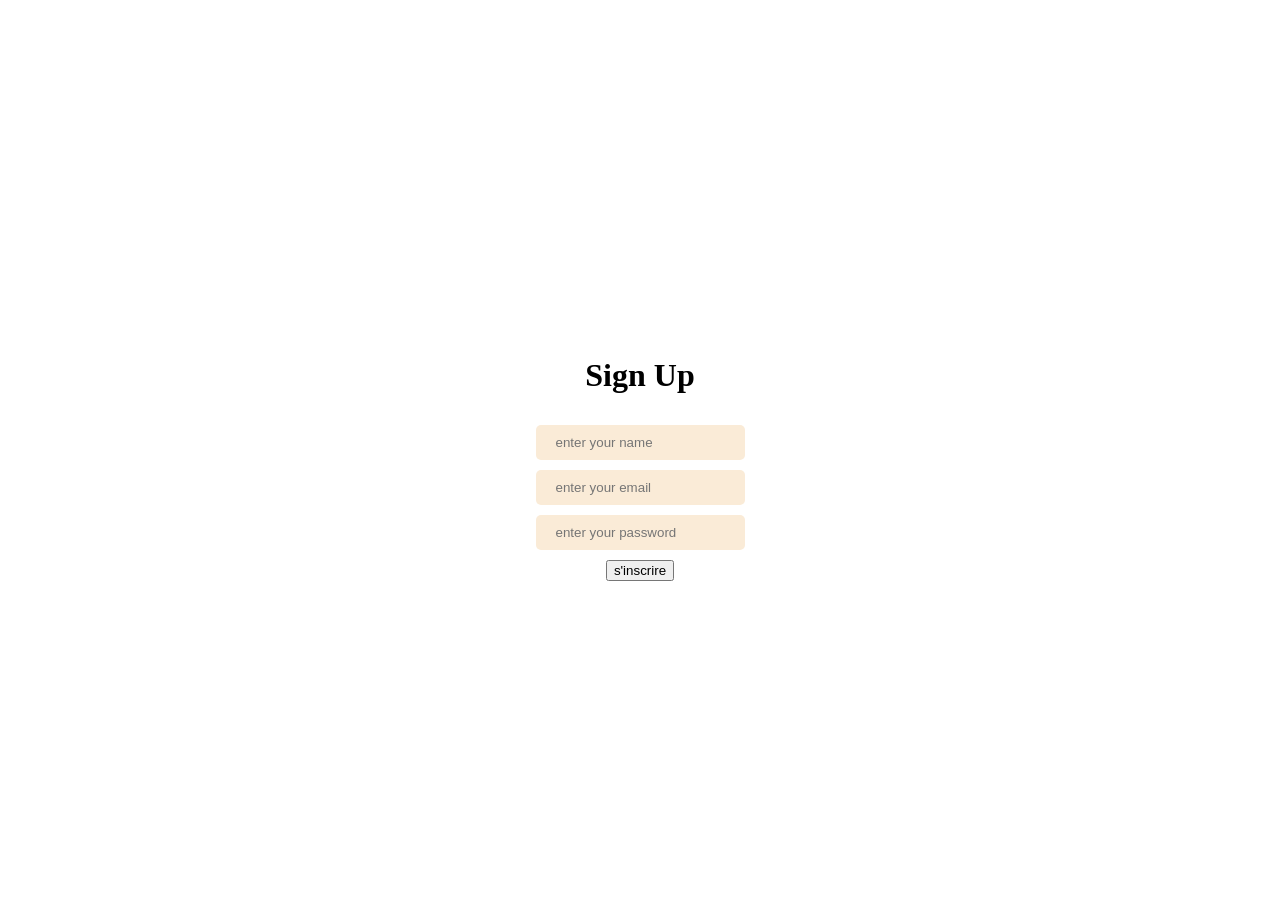
==== index.html @ 82a4a5b2 "first" ====
<!DOCTYPE html>
<html lang="en">

<head>
    <meta charset="UTF-8">
    <meta name="viewport" content="width=device-width, initial-scale=1.0">
    <title>Document</title>
    <link rel="stylesheet" href="style.css">
</head>

<body>

    <div class="form">
        <h1>Sign Up</h1>
        <input id="name" placeholder="enter your name" type="text">
        <input id="email" placeholder="enter your email" type="email">
        <input id="password" placeholder="enter your password" type="password">
        <button id="btn">s'inscrire</button>
    </div>




    <script src="script.js"></script>
</body>

</html>
---- style.css ----
h1 {
    text-align: center;
}

.form {
    display: flex;
    flex-direction: column;
    align-items: center;
    gap: 10px;
}

body {
    height: 100vh;
    display: flex;
    align-items: center;
    justify-content: center;
}

.form input {
    padding: 10px 20px;
    border: none;
    border-radius: 5px;
    background-color: antiquewhite;
}
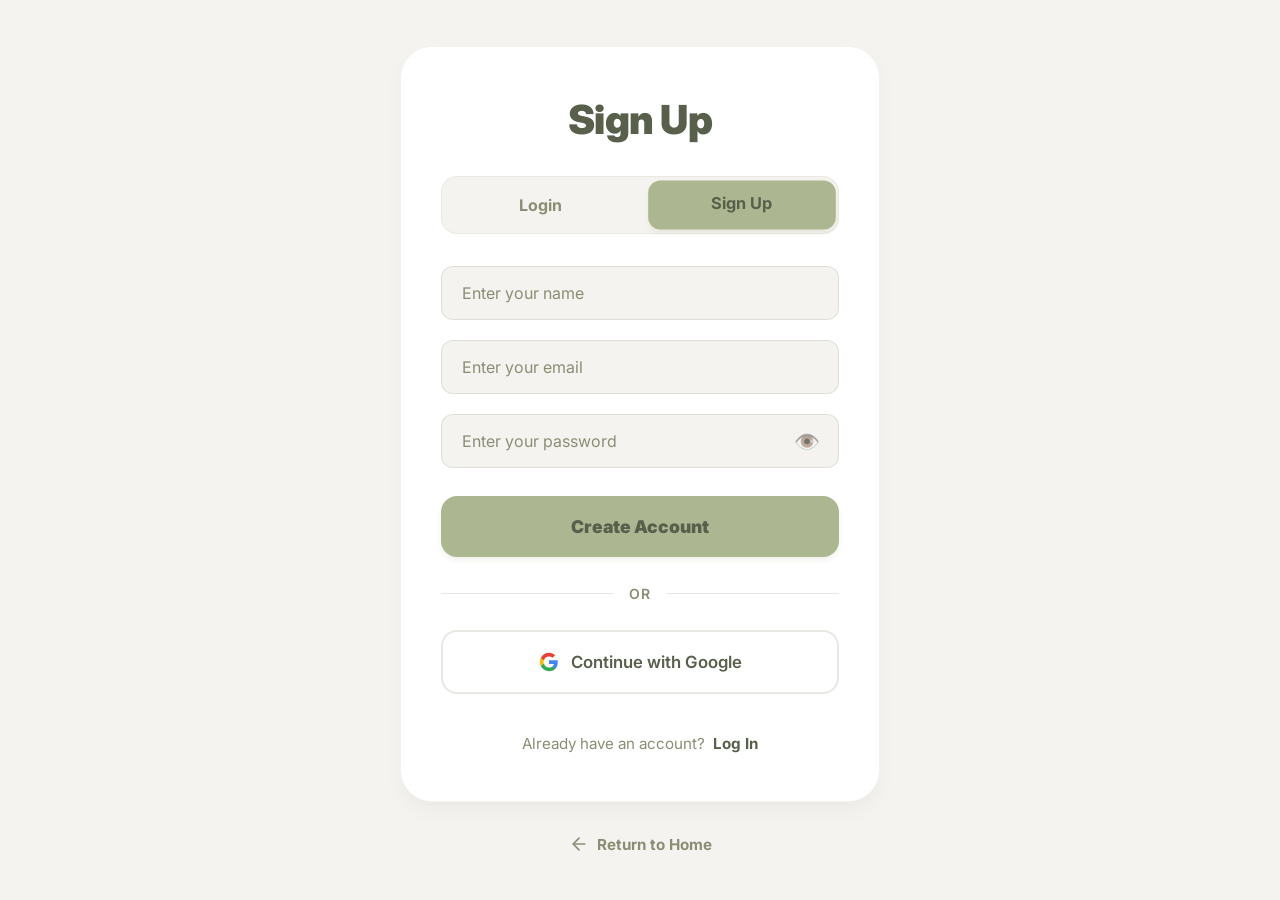
==== commit 1001dd18: "login_coffee" ====
--- a/index.html
+++ b/index.html
@@ -1,27 +1,60 @@
 <!DOCTYPE html>
 <html lang="en">
-
 <head>
     <meta charset="UTF-8">
     <meta name="viewport" content="width=device-width, initial-scale=1.0">
-    <title>Document</title>
+    <title>Sign Up</title>
     <link rel="stylesheet" href="style.css">
 </head>
+<body>
+    <div class="page-wrapper">
+        <div class="container" id="signup-container">
+            <h1>Sign Up</h1>
+            
+            <div class="mode-tabs">
+                <a href="login.html" class="tab inactive">Login</a>
+                <a href="index.html" class="tab active">Sign Up</a>
+            </div>
 
-<body>
+            <div class="form-content">
+                <div class="input-group">
+                    <input id="name" placeholder="Enter your name" type="text" required>
+                </div>
+                <div class="input-group">
+                    <input id="email" placeholder="Enter your email" type="email" required>
+                </div>
+                <div class="input-group">
+                    <div class="password-container">
+                        <input id="password" placeholder="Enter your password" type="password" required>
+                        <span class="eye-icon" id="eye-icon">👁️</span>
+                    </div>
+                </div>
 
-    <div class="form">
-        <h1>Sign Up</h1>
-        <input id="name" placeholder="enter your name" type="text">
-        <input id="email" placeholder="enter your email" type="email">
-        <input id="password" placeholder="enter your password" type="password">
-        <button id="btn">s'inscrire</button>
+                <button id="btn">Create Account</button>
+                
+                <div class="divider">
+                    <span class="divider-line"></span>
+                    <span class="divider-text">OR</span>
+                    <span class="divider-line"></span>
+                </div>
+                
+                <button class="social-btn">
+                    <svg class="google-icon" width="20" height="20" viewBox="0 0 24 24"><path d="M22.56 12.25c0-.78-.07-1.53-.2-2.25H12v4.26h5.92c-.26 1.37-1.04 2.53-2.21 3.31v2.77h3.57c2.08-1.92 3.28-4.74 3.28-8.09z" fill="#4285F4"/><path d="M12 23c2.97 0 5.46-.98 7.28-2.66l-3.57-2.77c-.98.66-2.23 1.06-3.71 1.06-2.86 0-5.29-1.93-6.16-4.53H2.18v2.84C3.99 20.53 7.7 23 12 23z" fill="#34A853"/><path d="M5.84 14.09c-.22-.66-.35-1.36-.35-2.09s.13-1.43.35-2.09V7.07H2.18C1.43 8.55 1 10.22 1 12s.43 3.45 1.18 4.93l2.85-2.22.81-.62z" fill="#FBBC05"/><path d="M12 5.38c1.62 0 3.06.56 4.21 1.64l3.15-3.15C17.45 2.09 14.97 1 12 1 7.7 1 3.99 3.47 2.18 7.07l3.66 2.84c.87-2.6 3.3-4.53 6.16-4.53z" fill="#EA4335"/></svg>
+                    Continue with Google
+                </button>
+            </div>
+            
+            <div class="switch-link">
+                Already have an account? <a href="login.html">Log In</a>
+            </div>
+        </div>
+
+        <a href="#" class="return-home">
+            <svg width="20" height="20" viewBox="0 0 24 24" fill="none" stroke="currentColor" stroke-width="2" stroke-linecap="round" stroke-linejoin="round"><line x1="19" y1="12" x2="5" y2="12"></line><polyline points="12 19 5 12 12 5"></polyline></svg>
+            Return to Home
+        </a>
     </div>
-
-
-
 
     <script src="script.js"></script>
 </body>
-
 </html>
--- a/style.css
+++ b/style.css
@@ -1,24 +1,386 @@
+@import url('https://fonts.googleapis.com/css2?family=Inter:wght@300;400;500;600;700&display=swap');
+
+* {
+    margin: 0;
+    padding: 0;
+    box-sizing: border-box;
+    font-family: 'Inter', sans-serif;
+}
+
+body {
+    margin: 0;
+    padding: 0;
+    min-height: 100vh;
+    background: #F5F3EF;
+    color: #58604C;
+    position: relative;
+    overflow: hidden;
+}
+
+/* Page Wrapper */
+.page-wrapper {
+    width: 100%;
+    min-height: 100vh;
+    display: flex;
+    flex-direction: column;
+    align-items: center;
+    justify-content: center;
+    padding: 2rem 1rem;
+    gap: 2rem;
+    z-index: 1;
+    position: relative;
+}
+
+/* Container */
+.container,
+.form {
+    background: #FFFFFF;
+    border: 1px solid rgba(138, 142, 116, 0.1);
+    padding: 3rem 2.5rem;
+    border-radius: 32px;
+    box-shadow: 0 10px 25px -5px rgba(0, 0, 0, 0.05), 0 8px 10px -6px rgba(0, 0, 0, 0.01);
+    width: 100%;
+    max-width: 480px;
+    display: flex;
+    flex-direction: column;
+    gap: 2rem;
+    z-index: 1;
+    position: relative;
+    transition: transform 0.3s ease, box-shadow 0.3s ease;
+}
+
+.container:hover,
+.form:hover {
+    transform: translateY(-5px);
+    box-shadow: 0 20px 25px -5px rgba(0, 0, 0, 0.05), 0 10px 10px -5px rgba(0, 0, 0, 0.04);
+}
+
 h1 {
-    text-align: center;
-}
-
-.form {
+    font-size: 2.5rem;
+    font-weight: 900;
+    text-align: center;
+    margin-bottom: 0;
+    color: #58604C;
+    letter-spacing: -0.5px;
+}
+
+.input-group {
     display: flex;
     flex-direction: column;
-    align-items: center;
-    gap: 10px;
-}
-
-body {
-    height: 100vh;
+    gap: 0.5rem;
+}
+
+.password-container {
+    position: relative;
+    display: flex;
+    align-items: center;
+}
+
+.eye-icon {
+    position: absolute;
+    right: 1rem;
+    cursor: pointer;
+    font-size: 1.3rem;
+    user-select: none;
+    transition: all 0.3s ease;
+    opacity: 0.6;
     display: flex;
     align-items: center;
     justify-content: center;
-}
-
-.form input {
-    padding: 10px 20px;
+    width: 2rem;
+    height: 2rem;
+    border-radius: 6px;
+}
+
+.eye-icon:hover {
+    opacity: 1;
+    background: rgba(172, 183, 146, 0.15);
+    transform: scale(1.1);
+}
+
+input {
+    width: 100%;
+    padding: 1rem 3rem 1rem 1.25rem;
+    background: #F5F3EF;
+    border: 1px solid rgba(138, 142, 116, 0.2);
+    border-radius: 12px;
+    color: #58604C;
+    font-size: 1rem;
+    transition: all 0.3s ease;
+    outline: none;
+}
+
+.password-container input {
+    padding-right: 3rem;
+}
+
+input::placeholder {
+    color: #8A8E74;
+}
+
+input:focus {
+    background: #FFFFFF;
+    border-color: #ACB792;
+    box-shadow: 0 0 0 4px rgba(172, 183, 146, 0.2);
+}
+
+button#btn {
+    width: 100%;
+    padding: 1.25rem;
+    margin-top: 0.5rem;
+    background: #ACB792;
+    color: #58604C;
     border: none;
-    border-radius: 5px;
-    background-color: antiquewhite;
+    border-radius: 16px;
+    font-size: 1.1rem;
+    font-weight: 900;
+    cursor: pointer;
+    transition: all 0.3s ease;
+    box-shadow: 0 4px 6px -1px rgba(172, 183, 146, 0.2);
+}
+
+button#btn:hover {
+    transform: translateY(-2px) scale(1.02);
+    box-shadow: 0 10px 15px -3px rgba(172, 183, 146, 0.3);
+    background: #bdc5a7;
+}
+
+button#btn:active {
+    transform: translateY(1px) scale(0.98);
+}
+
+.switch-link {
+    text-align: center;
+    font-size: 0.95rem;
+    color: #8A8E74;
+    margin-top: 0.5rem;
+    z-index: 1;
+}
+
+.switch-link a {
+    color: #58604C;
+    text-decoration: none;
+    font-weight: 700;
+    transition: color 0.3s ease;
+    margin-left: 0.25rem;
+}
+
+.switch-link a:hover {
+    color: #ACB792;
+}
+
+/* Coffee Arts specific layout classes */
+.mode-tabs {
+    display: flex;
+    gap: 1rem;
+    padding: 0.25rem;
+    background: #F5F3EF;
+    border-radius: 16px;
+    border: 1px solid rgba(138, 142, 116, 0.1);
+}
+
+.tab {
+    flex: 1;
+    text-align: center;
+    padding: 0.75rem 1.5rem;
+    border-radius: 12px;
+    font-weight: 700;
+    text-decoration: none;
+    transition: all 0.3s ease;
+    font-size: 1rem;
+}
+
+.tab.active {
+    background: #ACB792;
+    color: #58604C;
+    box-shadow: 0 4px 6px -1px rgba(172, 183, 146, 0.2);
+    transform: scale(1.02);
+}
+
+.tab.inactive {
+    color: #8A8E74;
+    border: 2px solid transparent;
+}
+
+.tab.inactive:hover {
+    background: rgba(172, 183, 146, 0.1);
+    color: #58604C;
+}
+
+.form-content {
+    display: flex;
+    flex-direction: column;
+    gap: 1.25rem;
+}
+
+.divider {
+    display: flex;
+    align-items: center;
+    text-align: center;
+    margin: 0.5rem 0;
+    color: #8A8E74;
+}
+
+.divider-line {
+    flex: 1;
+    height: 1px;
+    background: rgba(138, 142, 116, 0.2);
+}
+
+.divider-text {
+    padding: 0 1rem;
+    font-size: 0.875rem;
+    font-weight: 600;
+    letter-spacing: 1px;
+}
+
+.social-btn {
+    width: 100%;
+    display: flex;
+    align-items: center;
+    justify-content: center;
+    gap: 0.75rem;
+    padding: 1.25rem;
+    background: #FFFFFF;
+    border: 2px solid rgba(138, 142, 116, 0.2);
+    border-radius: 16px;
+    color: #58604C;
+    font-size: 1.05rem;
+    font-weight: 600;
+    cursor: pointer;
+    transition: all 0.3s ease;
+}
+
+.social-btn:hover {
+    background: #F5F3EF;
+    border-color: rgba(138, 142, 116, 0.3);
+    transform: scale(1.02);
+}
+
+.social-btn:active {
+    transform: scale(0.98);
+}
+
+.return-home {
+    display: inline-flex;
+    align-items: center;
+    gap: 0.5rem;
+    color: #8A8E74;
+    text-decoration: none;
+    font-weight: 700;
+    font-size: 0.95rem;
+    transition: all 0.3s ease;
+}
+
+.return-home:hover {
+    color: #58604C;
+    transform: translateX(-4px);
+}
+
+/* Welcome Page specific styles */
+.welcome-container {
+    text-align: center;
+    padding: 4rem;
+}
+
+.welcome-emoji {
+    font-size: 4rem;
+    margin-bottom: 1rem;
+    animation: wave 2.5s infinite;
+    display: inline-block;
+}
+
+.welcome-message {
+    font-size: 1.2rem;
+    color: #8A8E74;
+    margin-bottom: 2rem;
+    line-height: 1.6;
+}
+
+.welcome-container button {
+    background: #FFFFFF;
+    border: 2px solid rgba(138, 142, 116, 0.2);
+    color: #58604C;
+    box-shadow: none;
+    padding: 1rem 2rem;
+    border-radius: 12px;
+    font-weight: 700;
+    cursor: pointer;
+    transition: all 0.3s ease;
+}
+
+.welcome-container button:hover {
+    background: #F5F3EF;
+    border-color: rgba(138, 142, 116, 0.3);
+}
+
+@keyframes wave {
+    0% {
+        transform: rotate(0deg);
+    }
+
+    10% {
+        transform: rotate(14deg);
+    }
+
+    20% {
+        transform: rotate(-8deg);
+    }
+
+    30% {
+        transform: rotate(14deg);
+    }
+
+    40% {
+        transform: rotate(-4deg);
+    }
+
+    50% {
+        transform: rotate(10deg);
+    }
+
+    60% {
+        transform: rotate(0deg);
+    }
+
+    100% {
+        transform: rotate(0deg);
+    }
+}
+
+@media (max-width: 768px) {
+    body {
+        padding: 1rem;
+    }
+
+    .container {
+        padding: 2rem 1.5rem;
+        margin: 0;
+    }
+
+    h1 {
+        font-size: 1.5rem;
+    }
+
+    input {
+        padding: 0.875rem 1rem;
+        font-size: 0.875rem;
+    }
+
+    button {
+        padding: 0.875rem;
+        font-size: 1rem;
+    }
+
+    .welcome-container {
+        padding: 2rem 1.5rem;
+    }
+
+    .welcome-emoji {
+        font-size: 3rem;
+    }
+
+    .welcome-message {
+        font-size: 1rem;
+    }
 }
